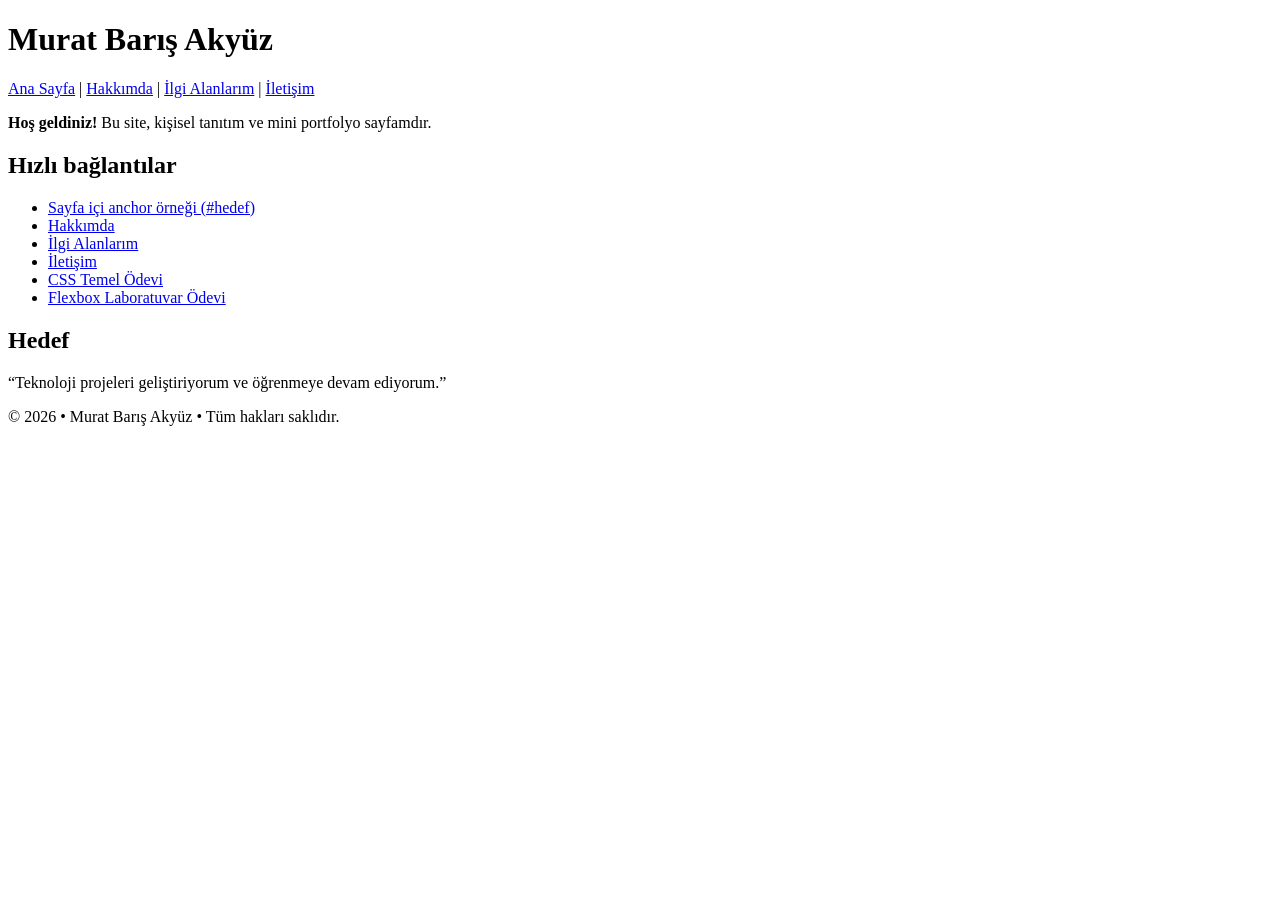
==== index.html @ 6ba6fa18 "Update index.html to include Flexbox assignment link Added a link to the Flexbox Laboratuvar Ödevi i" ====
<!doctype html>
<html lang="tr">

<head>
    <meta charset="utf-8" />
    <meta name="viewport" content="width=device-width, initial-scale=1" />
    <title>Ana Sayfa </title>
</head>

<body>

    <header>
        <h1>Murat Barış Akyüz</h1>
    </header>

    <nav>
        <a href="index.html">Ana Sayfa</a> |
        <a href="about.html">Hakkımda</a> |
        <a href="interests.html">İlgi Alanlarım</a> |
        <a href="contact.html">İletişim</a>
    </nav>

    <main>
        <p><strong>Hoş geldiniz!</strong> Bu site, kişisel tanıtım ve mini portfolyo sayfamdır.</p>

        <h2>Hızlı bağlantılar</h2>
        <ul>
            <li><a href="#hedef">Sayfa içi anchor örneği (#hedef)</a></li>
            <li><a href="about.html">Hakkımda</a></li>
            <li><a href="interests.html">İlgi Alanlarım</a></li>
            <li><a href="contact.html">İletişim</a></li>
            <li><a href="css-temel-odevi.html">CSS Temel Ödevi</a></li>
            <li><a href="flexbox.html">Flexbox Laboratuvar Ödevi</a></li>
        </ul>

        <h2 id="hedef">Hedef</h2>
        <p>“Teknoloji projeleri geliştiriyorum ve öğrenmeye devam ediyorum.”</p>
    </main>

    <footer>
        <p>© 2026 • Murat Barış Akyüz • Tüm hakları saklıdır.</p>
    </footer>

</body>


</html>
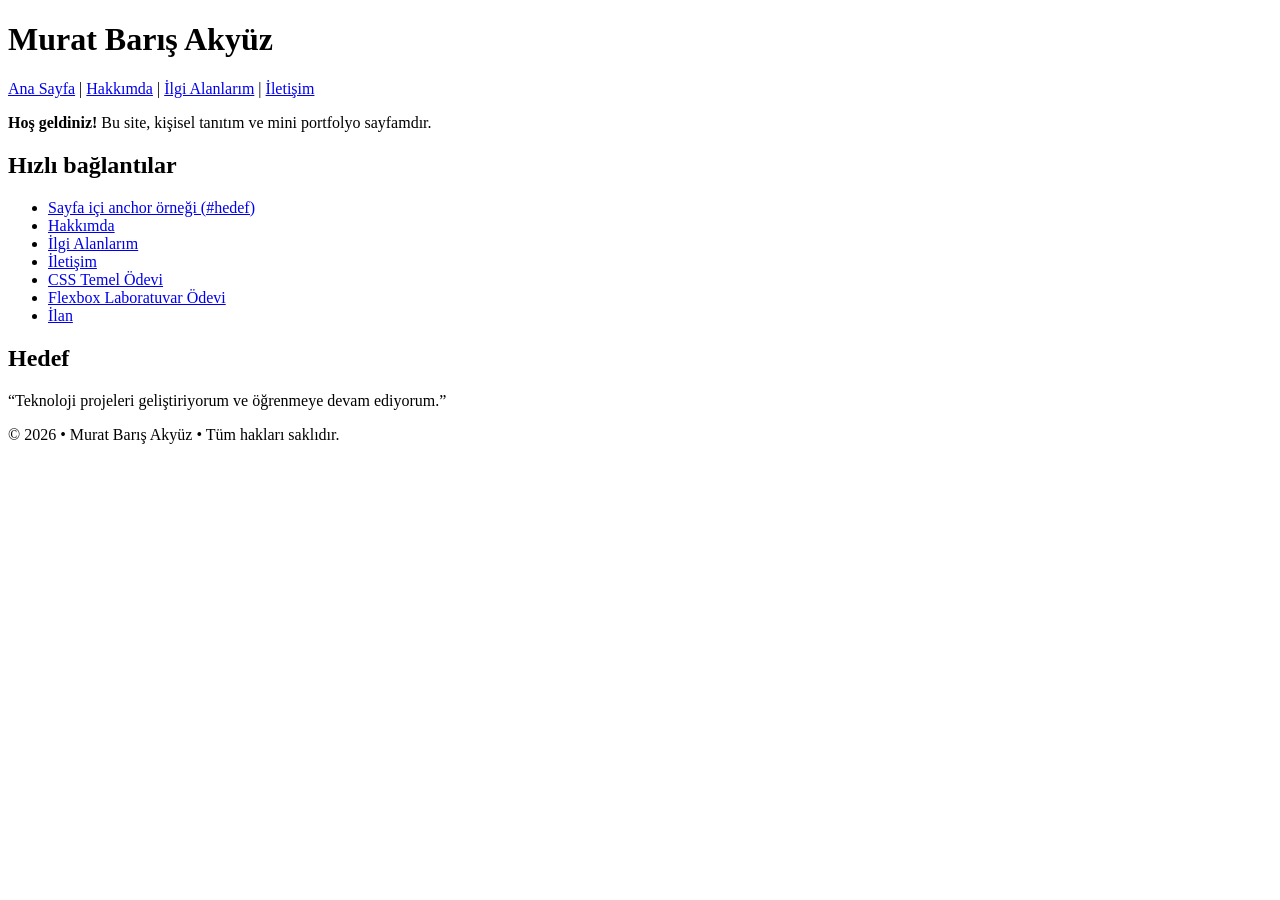
==== commit c160e5d0: "Add 'İlan' link to navigation menu Added a new link to 'İlan' in the navigation menu." ====
--- a/index.html
+++ b/index.html
@@ -31,6 +31,7 @@
             <li><a href="contact.html">İletişim</a></li>
             <li><a href="css-temel-odevi.html">CSS Temel Ödevi</a></li>
             <li><a href="flexbox.html">Flexbox Laboratuvar Ödevi</a></li>
+            <li><a href="lab-position">İlan</a></li>
         </ul>
 
         <h2 id="hedef">Hedef</h2>
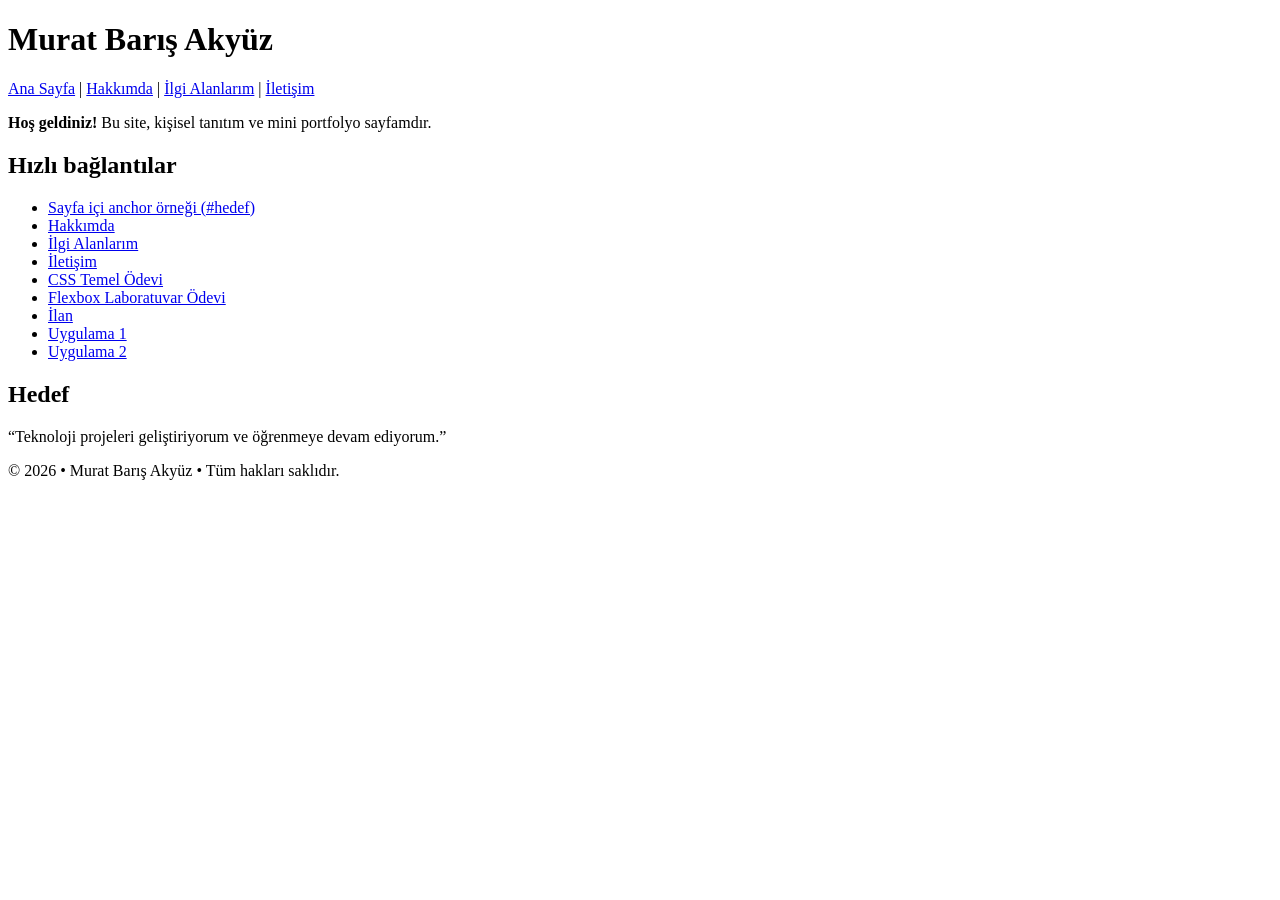
==== commit bee52335: "Update index.html with additional application links Added new links to applications in the navigatio" ====
--- a/index.html
+++ b/index.html
@@ -32,6 +32,9 @@
             <li><a href="css-temel-odevi.html">CSS Temel Ödevi</a></li>
             <li><a href="flexbox.html">Flexbox Laboratuvar Ödevi</a></li>
             <li><a href="lab-position">İlan</a></li>
+            <li><a href="not-hesaplama.html">Uygulama 1</a></li>
+            <li><a href="birim-donusturme.html">Uygulama 2</a></li>
+
         </ul>
 
         <h2 id="hedef">Hedef</h2>
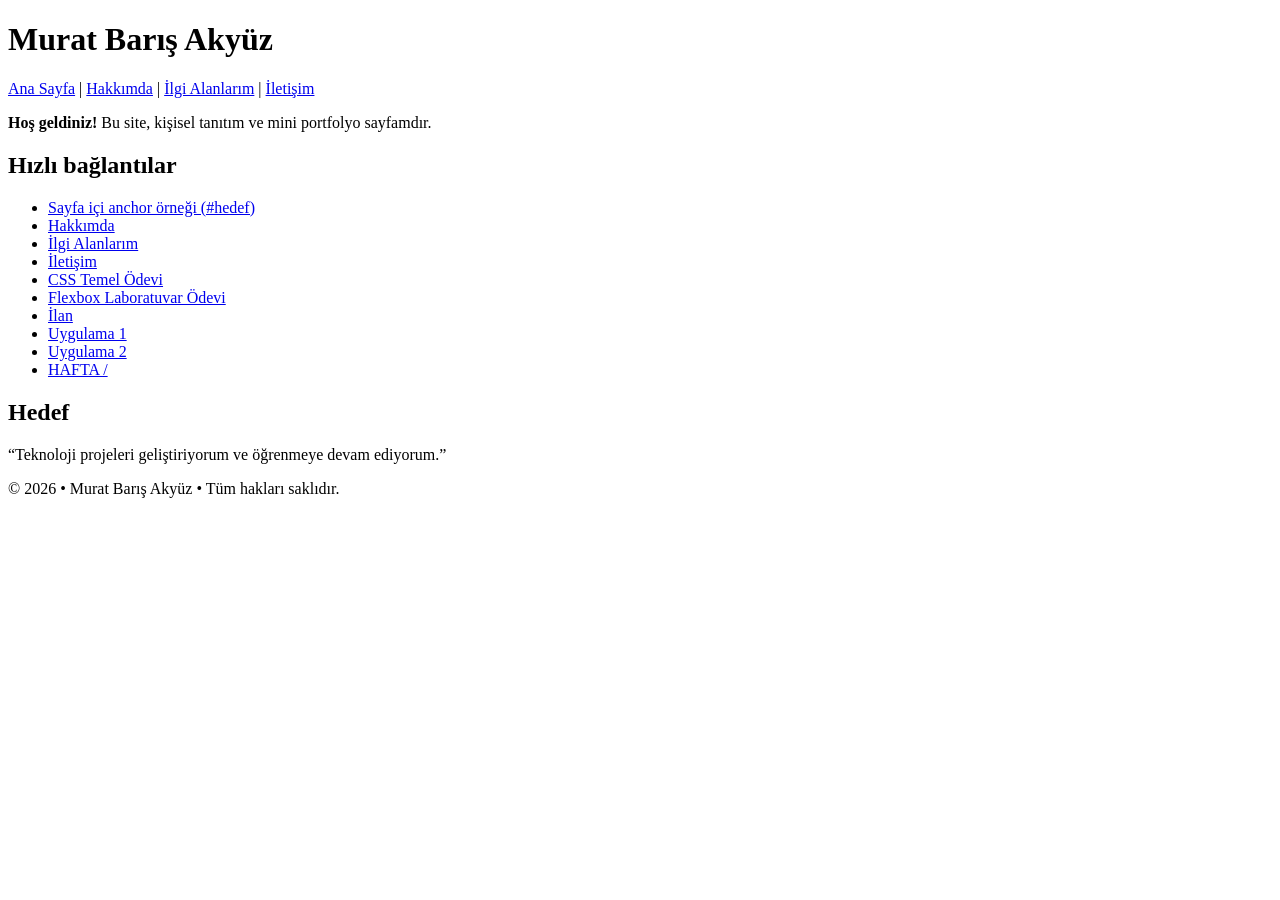
==== commit b8728f02: "Add link to HAFTA page in navigation" ====
--- a/index.html
+++ b/index.html
@@ -31,9 +31,10 @@
             <li><a href="contact.html">İletişim</a></li>
             <li><a href="css-temel-odevi.html">CSS Temel Ödevi</a></li>
             <li><a href="flexbox.html">Flexbox Laboratuvar Ödevi</a></li>
-            <li><a href="lab-position">İlan</a></li>
+            <li><a href="lab-position.html">İlan</a></li>
             <li><a href="not-hesaplama.html">Uygulama 1</a></li>
-            <li><a href="birim-donusturme.html">Uygulama 2</a></li>
+            <li><a href="birim-donusturucu.html">Uygulama 2</a></li>
+            <li><a href="hafta7.html">HAFTA /</a></li>
 
         </ul>
 
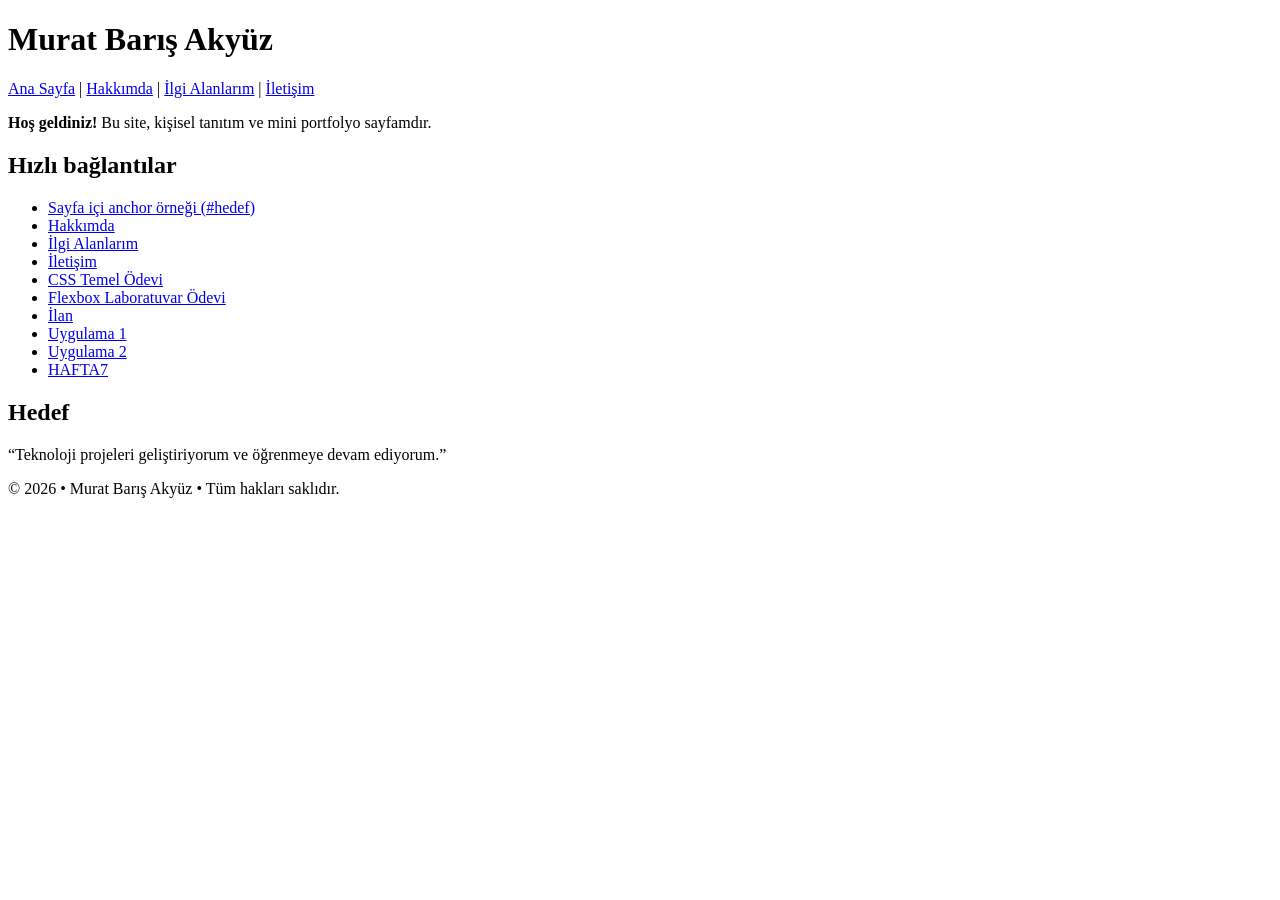
==== commit 07c42c24: "Fix HTML structure and update content" ====
--- a/index.html
+++ b/index.html
@@ -34,7 +34,7 @@
             <li><a href="lab-position.html">İlan</a></li>
             <li><a href="not-hesaplama.html">Uygulama 1</a></li>
             <li><a href="birim-donusturucu.html">Uygulama 2</a></li>
-            <li><a href="hafta7.html">HAFTA /</a></li>
+            <li><a href="hafta7.html">HAFTA7</a></li>
 
         </ul>
 
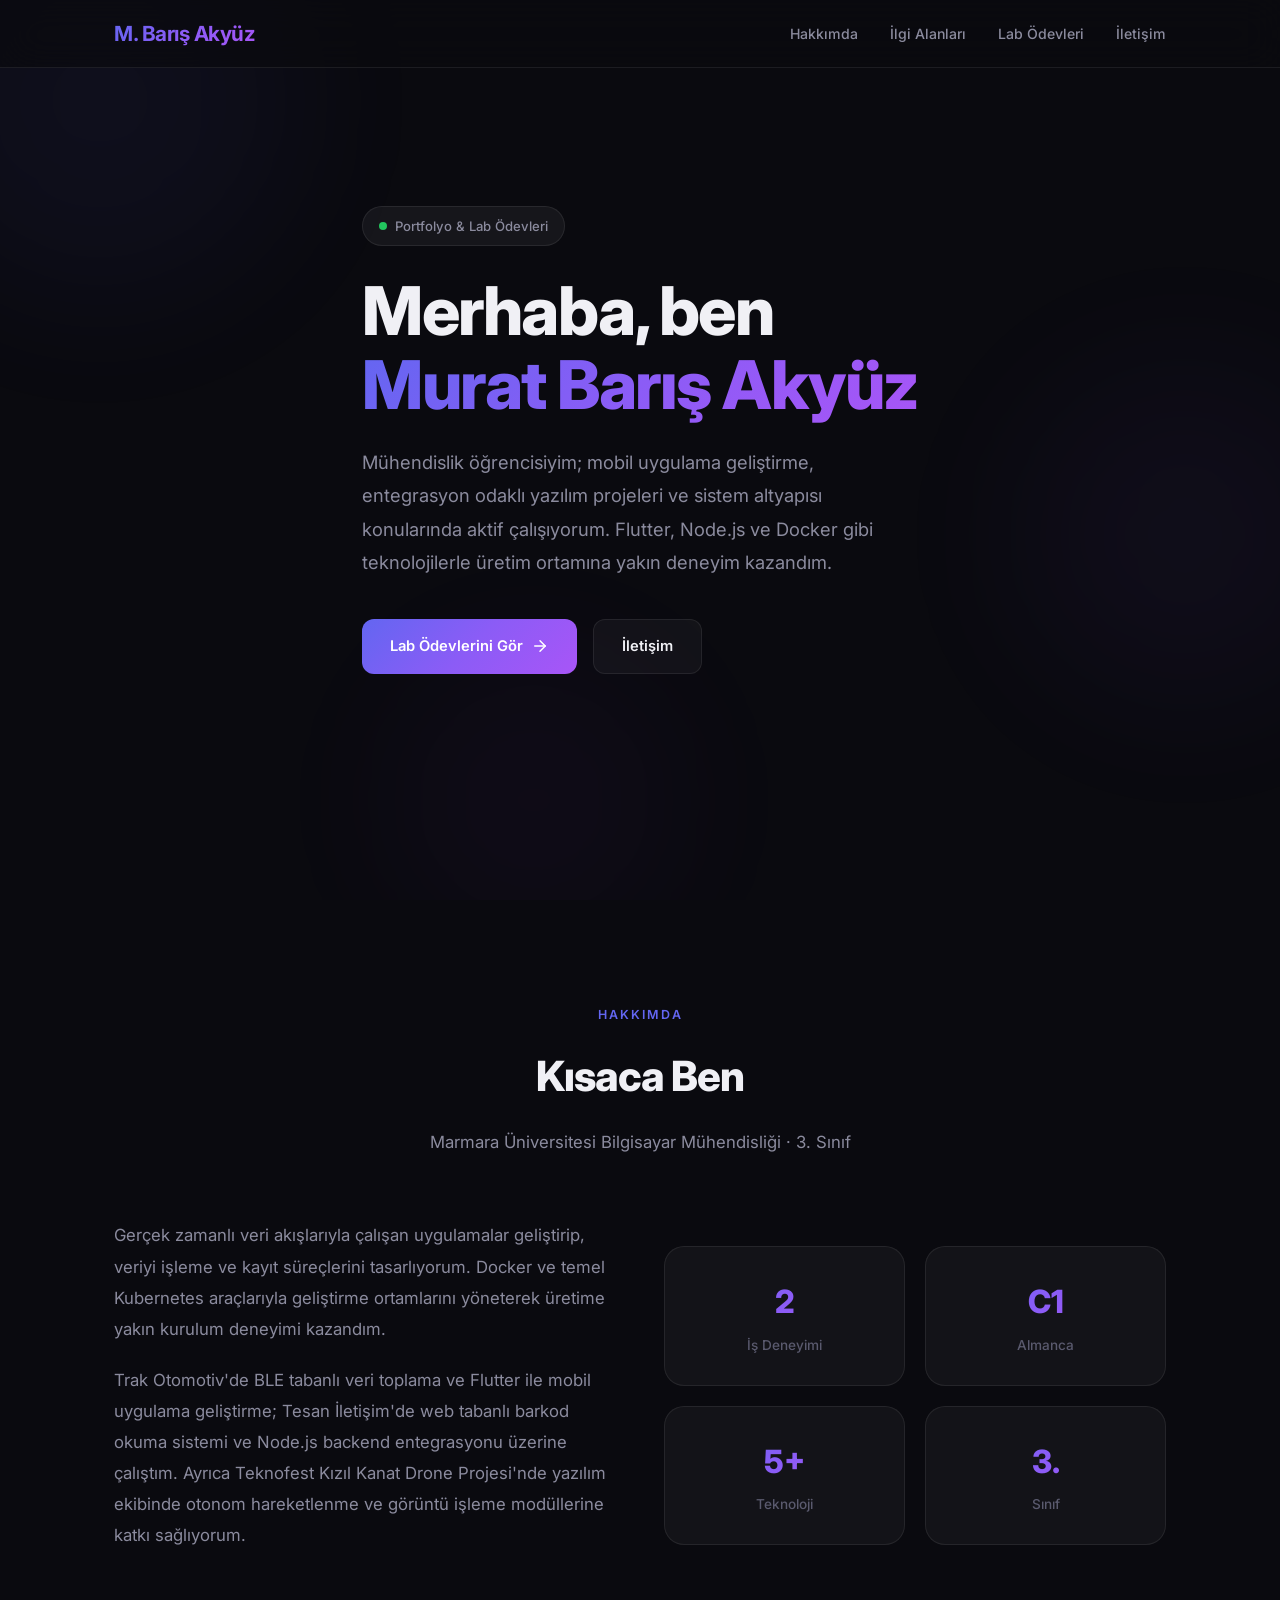
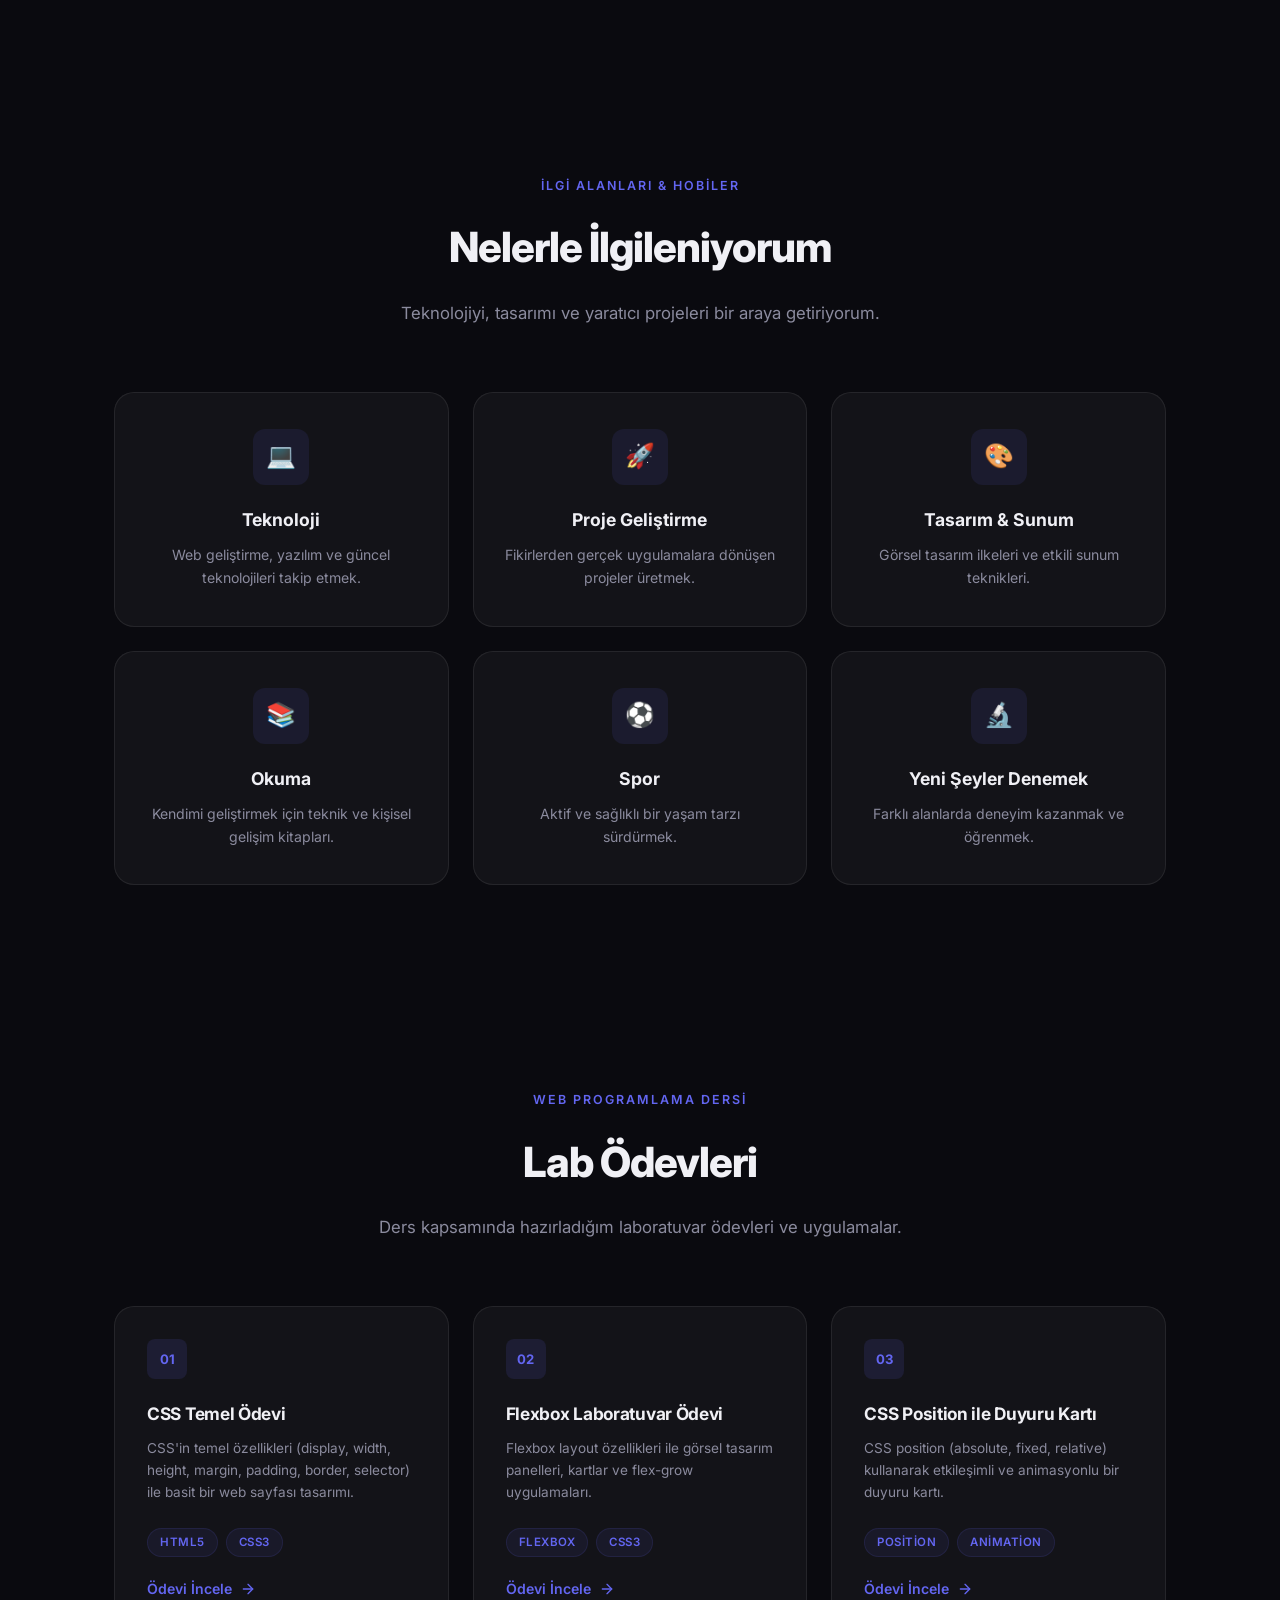
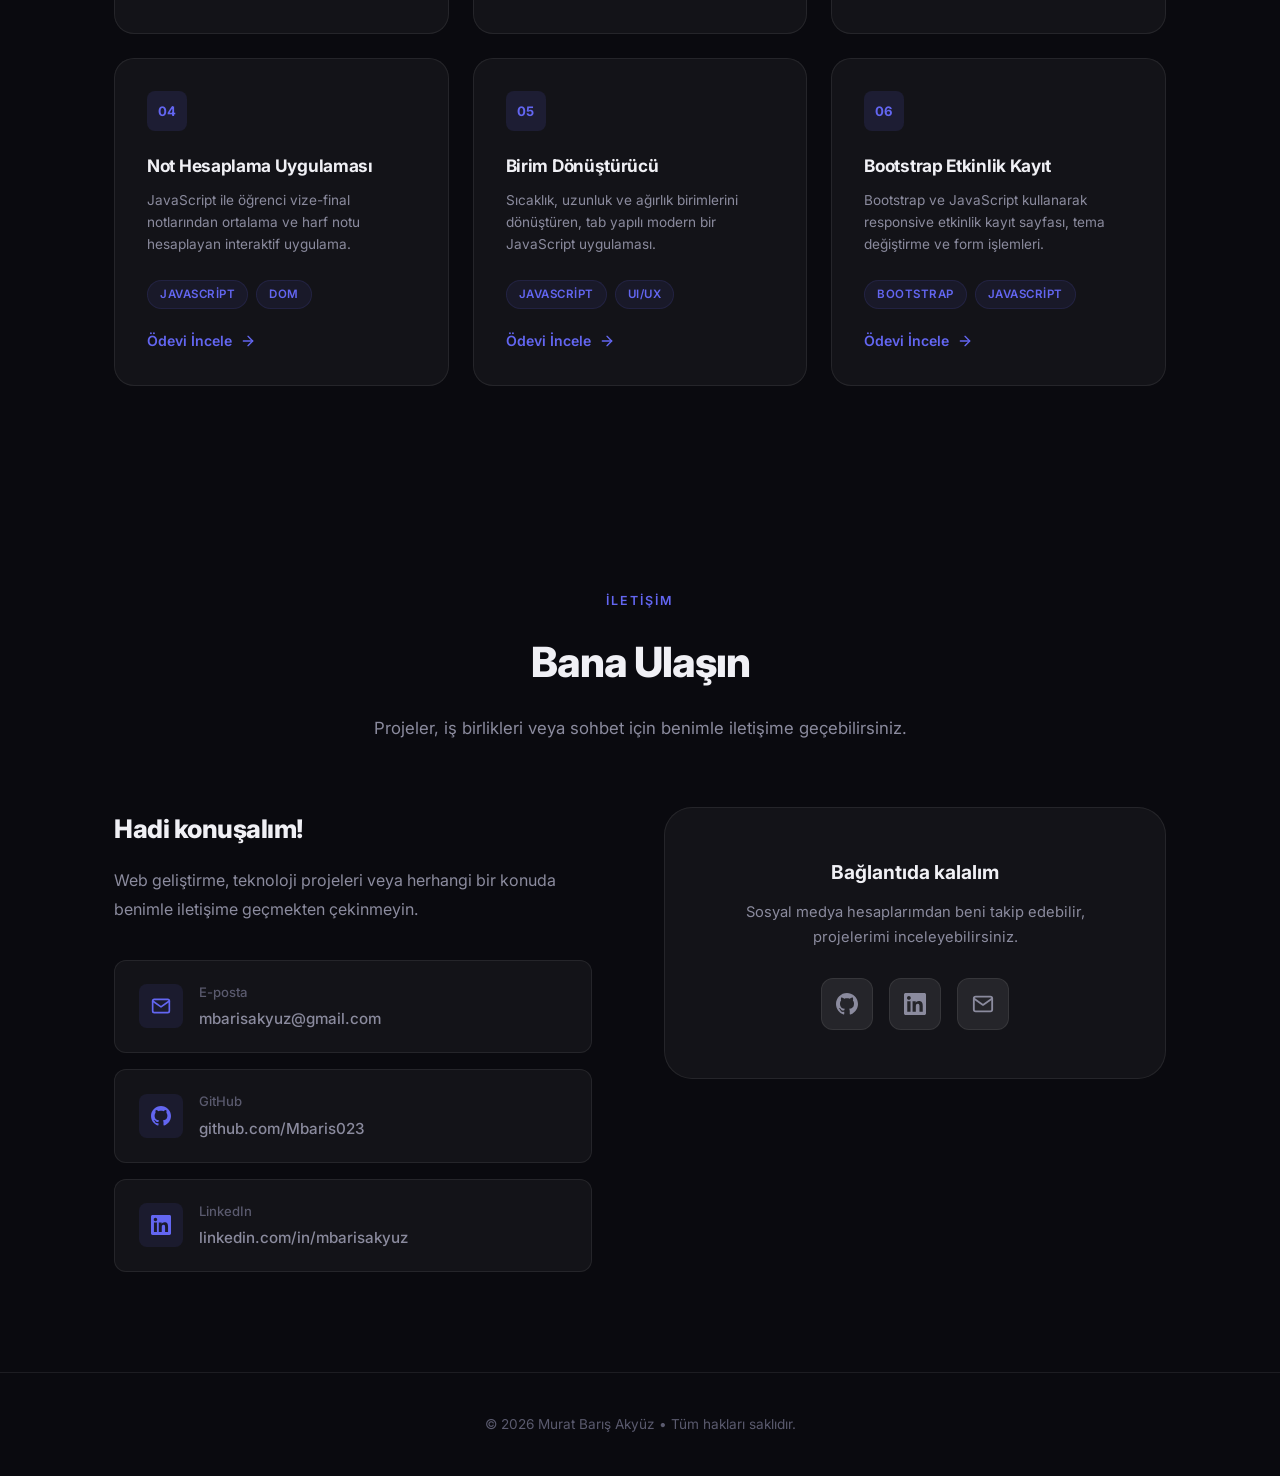
==== commit 0cb84e0e: "anasayfa son hal" ====
--- a/index.html
+++ b/index.html
@@ -1,52 +1,392 @@
-<!doctype html>
-<html lang="tr">
-
-<head>
-    <meta charset="utf-8" />
-    <meta name="viewport" content="width=device-width, initial-scale=1" />
-    <title>Ana Sayfa </title>
-</head>
-
-<body>
-
-    <header>
-        <h1>Murat Barış Akyüz</h1>
-    </header>
-
-    <nav>
-        <a href="index.html">Ana Sayfa</a> |
-        <a href="about.html">Hakkımda</a> |
-        <a href="interests.html">İlgi Alanlarım</a> |
-        <a href="contact.html">İletişim</a>
-    </nav>
-
-    <main>
-        <p><strong>Hoş geldiniz!</strong> Bu site, kişisel tanıtım ve mini portfolyo sayfamdır.</p>
-
-        <h2>Hızlı bağlantılar</h2>
-        <ul>
-            <li><a href="#hedef">Sayfa içi anchor örneği (#hedef)</a></li>
-            <li><a href="about.html">Hakkımda</a></li>
-            <li><a href="interests.html">İlgi Alanlarım</a></li>
-            <li><a href="contact.html">İletişim</a></li>
-            <li><a href="css-temel-odevi.html">CSS Temel Ödevi</a></li>
-            <li><a href="flexbox.html">Flexbox Laboratuvar Ödevi</a></li>
-            <li><a href="lab-position.html">İlan</a></li>
-            <li><a href="not-hesaplama.html">Uygulama 1</a></li>
-            <li><a href="birim-donusturucu.html">Uygulama 2</a></li>
-            <li><a href="hafta7.html">HAFTA7</a></li>
-
-        </ul>
-
-        <h2 id="hedef">Hedef</h2>
-        <p>“Teknoloji projeleri geliştiriyorum ve öğrenmeye devam ediyorum.”</p>
-    </main>
-
-    <footer>
-        <p>© 2026 • Murat Barış Akyüz • Tüm hakları saklıdır.</p>
-    </footer>
-
-</body>
-
-
-</html>
+<!DOCTYPE html>
+<html lang="tr">
+
+<head>
+    <meta charset="UTF-8">
+    <meta name="viewport" content="width=device-width, initial-scale=1.0">
+    <title>Murat Barış Akyüz | Portfolyo</title>
+    <meta name="description" content="Murat Barış Akyüz - Web Geliştirici, Bilgisayar Mühendisliği Öğrencisi. Kişisel portfolyo ve lab ödevleri.">
+    <link href="https://fonts.googleapis.com/css2?family=Inter:wght@400;500;600;700;800&display=swap" rel="stylesheet">
+    <link rel="stylesheet" href="style.css">
+</head>
+
+<body>
+
+    <!-- Animated Background Blobs -->
+    <div class="bg-blobs">
+        <div class="blob blob-1"></div>
+        <div class="blob blob-2"></div>
+        <div class="blob blob-3"></div>
+    </div>
+
+    <!-- Navbar -->
+    <nav class="navbar" id="navbar">
+        <div class="container">
+            <a href="#" class="navbar-logo">M. Barış Akyüz</a>
+            <div class="navbar-links" id="navLinks">
+                <a href="#hakkimda">Hakkımda</a>
+                <a href="#ilgi-alanlari">İlgi Alanları</a>
+                <a href="#lab-odevleri">Lab Ödevleri</a>
+                <a href="#iletisim">İletişim</a>
+            </div>
+            <button class="menu-toggle" id="menuToggle" aria-label="Menüyü aç/kapa">
+                <span></span>
+                <span></span>
+                <span></span>
+            </button>
+        </div>
+    </nav>
+
+    <!-- Hero Section -->
+    <section class="hero" id="hero">
+        <div class="container">
+            <div class="hero-content">
+                <div class="hero-badge">
+                    <span class="dot"></span>
+                    Portfolyo & Lab Ödevleri
+                </div>
+                <h1>
+                    Merhaba, ben<br>
+                    <span class="gradient-text">Murat Barış Akyüz</span>
+                </h1>
+                <p class="hero-description">
+                    Mühendislik öğrencisiyim; mobil uygulama geliştirme, entegrasyon odaklı yazılım projeleri ve sistem altyapısı konularında aktif çalışıyorum. Flutter, Node.js ve Docker gibi teknolojilerle üretim ortamına yakın deneyim kazandım.
+                </p>
+                <div class="hero-actions">
+                    <a href="#lab-odevleri" class="btn-primary-custom">
+                        Lab Ödevlerini Gör
+                        <svg width="18" height="18" viewBox="0 0 24 24" fill="none" stroke="currentColor" stroke-width="2" stroke-linecap="round" stroke-linejoin="round"><line x1="5" y1="12" x2="19" y2="12"></line><polyline points="12 5 19 12 12 19"></polyline></svg>
+                    </a>
+                    <a href="#iletisim" class="btn-secondary-custom">
+                        İletişim
+                    </a>
+                </div>
+            </div>
+        </div>
+    </section>
+
+    <!-- Hakkımda Section -->
+    <section id="hakkimda">
+        <div class="container">
+            <div class="section-header fade-in">
+                <span class="section-label">Hakkımda</span>
+                <h2 class="section-title">Kısaca Ben</h2>
+                <p class="section-subtitle">Marmara Üniversitesi Bilgisayar Mühendisliği · 3. Sınıf</p>
+            </div>
+            <div class="about-grid fade-in">
+                <div class="about-text">
+                    <p>
+                        Gerçek zamanlı veri akışlarıyla çalışan uygulamalar geliştirip, veriyi işleme ve kayıt süreçlerini tasarlıyorum. Docker ve temel Kubernetes araçlarıyla geliştirme ortamlarını yöneterek üretime yakın kurulum deneyimi kazandım.
+                    </p>
+                    <p>
+                        Trak Otomotiv'de BLE tabanlı veri toplama ve Flutter ile mobil uygulama geliştirme; Tesan İletişim'de web tabanlı barkod okuma sistemi ve Node.js backend entegrasyonu üzerine çalıştım. Ayrıca Teknofest Kızıl Kanat Drone Projesi'nde yazılım ekibinde otonom hareketlenme ve görüntü işleme modüllerine katkı sağlıyorum.
+                    </p>
+                </div>
+                <div class="about-stats">
+                    <div class="stat-card">
+                        <div class="stat-number">2</div>
+                        <div class="stat-label">İş Deneyimi</div>
+                    </div>
+                    <div class="stat-card">
+                        <div class="stat-number">C1</div>
+                        <div class="stat-label">Almanca</div>
+                    </div>
+                    <div class="stat-card">
+                        <div class="stat-number">5+</div>
+                        <div class="stat-label">Teknoloji</div>
+                    </div>
+                    <div class="stat-card">
+                        <div class="stat-number">3.</div>
+                        <div class="stat-label">Sınıf</div>
+                    </div>
+                </div>
+            </div>
+        </div>
+    </section>
+
+    <!-- İlgi Alanları Section -->
+    <section id="ilgi-alanlari">
+        <div class="container">
+            <div class="section-header fade-in">
+                <span class="section-label">İlgi Alanları & Hobiler</span>
+                <h2 class="section-title">Nelerle İlgileniyorum</h2>
+                <p class="section-subtitle">Teknolojiyi, tasarımı ve yaratıcı projeleri bir araya getiriyorum.</p>
+            </div>
+            <div class="skills-grid fade-in">
+                <div class="skill-card">
+                    <div class="skill-icon">💻</div>
+                    <h3>Teknoloji</h3>
+                    <p>Web geliştirme, yazılım ve güncel teknolojileri takip etmek.</p>
+                </div>
+                <div class="skill-card">
+                    <div class="skill-icon">🚀</div>
+                    <h3>Proje Geliştirme</h3>
+                    <p>Fikirlerden gerçek uygulamalara dönüşen projeler üretmek.</p>
+                </div>
+                <div class="skill-card">
+                    <div class="skill-icon">🎨</div>
+                    <h3>Tasarım & Sunum</h3>
+                    <p>Görsel tasarım ilkeleri ve etkili sunum teknikleri.</p>
+                </div>
+                <div class="skill-card">
+                    <div class="skill-icon">📚</div>
+                    <h3>Okuma</h3>
+                    <p>Kendimi geliştirmek için teknik ve kişisel gelişim kitapları.</p>
+                </div>
+                <div class="skill-card">
+                    <div class="skill-icon">⚽</div>
+                    <h3>Spor</h3>
+                    <p>Aktif ve sağlıklı bir yaşam tarzı sürdürmek.</p>
+                </div>
+                <div class="skill-card">
+                    <div class="skill-icon">🔬</div>
+                    <h3>Yeni Şeyler Denemek</h3>
+                    <p>Farklı alanlarda deneyim kazanmak ve öğrenmek.</p>
+                </div>
+            </div>
+        </div>
+    </section>
+
+    <!-- Lab Ödevleri Section -->
+    <section id="lab-odevleri">
+        <div class="container">
+            <div class="section-header fade-in">
+                <span class="section-label">Web Programlama Dersi</span>
+                <h2 class="section-title">Lab Ödevleri</h2>
+                <p class="section-subtitle">Ders kapsamında hazırladığım laboratuvar ödevleri ve uygulamalar.</p>
+            </div>
+            <div class="labs-grid fade-in">
+
+                <!-- Lab 1: CSS Temel Ödevi -->
+                <div class="lab-card">
+                    <div class="lab-number">01</div>
+                    <h3>CSS Temel Ödevi</h3>
+                    <p>CSS'in temel özellikleri (display, width, height, margin, padding, border, selector) ile basit bir web sayfası tasarımı.</p>
+                    <div class="lab-tags">
+                        <span class="lab-tag">HTML5</span>
+                        <span class="lab-tag">CSS3</span>
+                    </div>
+                    <a href="css-temel-odevi.html" class="lab-link">
+                        Ödevi İncele
+                        <svg width="16" height="16" viewBox="0 0 24 24" fill="none" stroke="currentColor" stroke-width="2" stroke-linecap="round" stroke-linejoin="round"><line x1="5" y1="12" x2="19" y2="12"></line><polyline points="12 5 19 12 12 19"></polyline></svg>
+                    </a>
+                </div>
+
+                <!-- Lab 2: Flexbox -->
+                <div class="lab-card">
+                    <div class="lab-number">02</div>
+                    <h3>Flexbox Laboratuvar Ödevi</h3>
+                    <p>Flexbox layout özellikleri ile görsel tasarım panelleri, kartlar ve flex-grow uygulamaları.</p>
+                    <div class="lab-tags">
+                        <span class="lab-tag">Flexbox</span>
+                        <span class="lab-tag">CSS3</span>
+                    </div>
+                    <a href="flexbox.html" class="lab-link">
+                        Ödevi İncele
+                        <svg width="16" height="16" viewBox="0 0 24 24" fill="none" stroke="currentColor" stroke-width="2" stroke-linecap="round" stroke-linejoin="round"><line x1="5" y1="12" x2="19" y2="12"></line><polyline points="12 5 19 12 12 19"></polyline></svg>
+                    </a>
+                </div>
+
+                <!-- Lab 3: CSS Position -->
+                <div class="lab-card">
+                    <div class="lab-number">03</div>
+                    <h3>CSS Position ile Duyuru Kartı</h3>
+                    <p>CSS position (absolute, fixed, relative) kullanarak etkileşimli ve animasyonlu bir duyuru kartı.</p>
+                    <div class="lab-tags">
+                        <span class="lab-tag">Position</span>
+                        <span class="lab-tag">Animation</span>
+                    </div>
+                    <a href="lab-position.html" class="lab-link">
+                        Ödevi İncele
+                        <svg width="16" height="16" viewBox="0 0 24 24" fill="none" stroke="currentColor" stroke-width="2" stroke-linecap="round" stroke-linejoin="round"><line x1="5" y1="12" x2="19" y2="12"></line><polyline points="12 5 19 12 12 19"></polyline></svg>
+                    </a>
+                </div>
+
+                <!-- Lab 4: Not Hesaplama -->
+                <div class="lab-card">
+                    <div class="lab-number">04</div>
+                    <h3>Not Hesaplama Uygulaması</h3>
+                    <p>JavaScript ile öğrenci vize-final notlarından ortalama ve harf notu hesaplayan interaktif uygulama.</p>
+                    <div class="lab-tags">
+                        <span class="lab-tag">JavaScript</span>
+                        <span class="lab-tag">DOM</span>
+                    </div>
+                    <a href="not-hesaplama.html" class="lab-link">
+                        Ödevi İncele
+                        <svg width="16" height="16" viewBox="0 0 24 24" fill="none" stroke="currentColor" stroke-width="2" stroke-linecap="round" stroke-linejoin="round"><line x1="5" y1="12" x2="19" y2="12"></line><polyline points="12 5 19 12 12 19"></polyline></svg>
+                    </a>
+                </div>
+
+                <!-- Lab 5: Birim Dönüştürücü -->
+                <div class="lab-card">
+                    <div class="lab-number">05</div>
+                    <h3>Birim Dönüştürücü</h3>
+                    <p>Sıcaklık, uzunluk ve ağırlık birimlerini dönüştüren, tab yapılı modern bir JavaScript uygulaması.</p>
+                    <div class="lab-tags">
+                        <span class="lab-tag">JavaScript</span>
+                        <span class="lab-tag">UI/UX</span>
+                    </div>
+                    <a href="birim-donusturucu.html" class="lab-link">
+                        Ödevi İncele
+                        <svg width="16" height="16" viewBox="0 0 24 24" fill="none" stroke="currentColor" stroke-width="2" stroke-linecap="round" stroke-linejoin="round"><line x1="5" y1="12" x2="19" y2="12"></line><polyline points="12 5 19 12 12 19"></polyline></svg>
+                    </a>
+                </div>
+
+                <!-- Lab 6: Hafta 7 - Bootstrap -->
+                <div class="lab-card">
+                    <div class="lab-number">06</div>
+                    <h3>Bootstrap Etkinlik Kayıt</h3>
+                    <p>Bootstrap ve JavaScript kullanarak responsive etkinlik kayıt sayfası, tema değiştirme ve form işlemleri.</p>
+                    <div class="lab-tags">
+                        <span class="lab-tag">Bootstrap</span>
+                        <span class="lab-tag">JavaScript</span>
+                    </div>
+                    <a href="hafta7.html" class="lab-link">
+                        Ödevi İncele
+                        <svg width="16" height="16" viewBox="0 0 24 24" fill="none" stroke="currentColor" stroke-width="2" stroke-linecap="round" stroke-linejoin="round"><line x1="5" y1="12" x2="19" y2="12"></line><polyline points="12 5 19 12 12 19"></polyline></svg>
+                    </a>
+                </div>
+
+            </div>
+        </div>
+    </section>
+
+    <!-- İletişim Section -->
+    <section id="iletisim">
+        <div class="container">
+            <div class="section-header fade-in">
+                <span class="section-label">İletişim</span>
+                <h2 class="section-title">Bana Ulaşın</h2>
+                <p class="section-subtitle">Projeler, iş birlikleri veya sohbet için benimle iletişime geçebilirsiniz.</p>
+            </div>
+            <div class="contact-grid fade-in">
+                <div class="contact-info">
+                    <h3>Hadi konuşalım!</h3>
+                    <p>Web geliştirme, teknoloji projeleri veya herhangi bir konuda benimle iletişime geçmekten çekinmeyin.</p>
+                    <div class="contact-links">
+                        <a href="mailto:mbarisakyuz@gmail.com" class="contact-link-item">
+                            <div class="contact-icon">
+                                <svg viewBox="0 0 24 24" fill="none" stroke="currentColor" stroke-width="2" stroke-linecap="round" stroke-linejoin="round"><path d="M4 4h16c1.1 0 2 .9 2 2v12c0 1.1-.9 2-2 2H4c-1.1 0-2-.9-2-2V6c0-1.1.9-2 2-2z"></path><polyline points="22,6 12,13 2,6"></polyline></svg>
+                            </div>
+                            <div>
+                                <strong>E-posta</strong>
+                                <span>mbarisakyuz@gmail.com</span>
+                            </div>
+                        </a>
+                        <a href="https://github.com/Mbaris023" target="_blank" rel="noopener" class="contact-link-item">
+                            <div class="contact-icon">
+                                <svg viewBox="0 0 24 24" fill="currentColor"><path d="M12 0c-6.626 0-12 5.373-12 12 0 5.302 3.438 9.8 8.207 11.387.599.111.793-.261.793-.577v-2.234c-3.338.726-4.033-1.416-4.033-1.416-.546-1.387-1.333-1.756-1.333-1.756-1.089-.745.083-.729.083-.729 1.205.084 1.839 1.237 1.839 1.237 1.07 1.834 2.807 1.304 3.492.997.107-.775.418-1.305.762-1.604-2.665-.305-5.467-1.334-5.467-5.931 0-1.311.469-2.381 1.236-3.221-.124-.303-.535-1.524.117-3.176 0 0 1.008-.322 3.301 1.23.957-.266 1.983-.399 3.003-.404 1.02.005 2.047.138 3.006.404 2.291-1.552 3.297-1.23 3.297-1.23.653 1.653.242 2.874.118 3.176.77.84 1.235 1.911 1.235 3.221 0 4.609-2.807 5.624-5.479 5.921.43.372.823 1.102.823 2.222v3.293c0 .319.192.694.801.576 4.765-1.589 8.199-6.086 8.199-11.386 0-6.627-5.373-12-12-12z"/></svg>
+                            </div>
+                            <div>
+                                <strong>GitHub</strong>
+                                <span>github.com/Mbaris023</span>
+                            </div>
+                        </a>
+                        <a href="https://www.linkedin.com/in/mbarisakyuz" target="_blank" rel="noopener" class="contact-link-item">
+                            <div class="contact-icon">
+                                <svg viewBox="0 0 24 24" fill="currentColor"><path d="M20.447 20.452h-3.554v-5.569c0-1.328-.027-3.037-1.852-3.037-1.853 0-2.136 1.445-2.136 2.939v5.667H9.351V9h3.414v1.561h.046c.477-.9 1.637-1.85 3.37-1.85 3.601 0 4.267 2.37 4.267 5.455v6.286zM5.337 7.433c-1.144 0-2.063-.926-2.063-2.065 0-1.138.92-2.063 2.063-2.063 1.14 0 2.064.925 2.064 2.063 0 1.139-.925 2.065-2.064 2.065zm1.782 13.019H3.555V9h3.564v11.452zM22.225 0H1.771C.792 0 0 .774 0 1.729v20.542C0 23.227.792 24 1.771 24h20.451C23.2 24 24 23.227 24 22.271V1.729C24 .774 23.2 0 22.222 0h.003z"/></svg>
+                            </div>
+                            <div>
+                                <strong>LinkedIn</strong>
+                                <span>linkedin.com/in/mbarisakyuz</span>
+                            </div>
+                        </a>
+                    </div>
+                </div>
+                <div class="contact-card">
+                    <h4>Bağlantıda kalalım</h4>
+                    <p>Sosyal medya hesaplarımdan beni takip edebilir, projelerimi inceleyebilirsiniz.</p>
+                    <div class="social-links">
+                        <a href="https://github.com/Mbaris023" target="_blank" rel="noopener" class="social-link" title="GitHub">
+                            <svg viewBox="0 0 24 24" fill="currentColor"><path d="M12 0c-6.626 0-12 5.373-12 12 0 5.302 3.438 9.8 8.207 11.387.599.111.793-.261.793-.577v-2.234c-3.338.726-4.033-1.416-4.033-1.416-.546-1.387-1.333-1.756-1.333-1.756-1.089-.745.083-.729.083-.729 1.205.084 1.839 1.237 1.839 1.237 1.07 1.834 2.807 1.304 3.492.997.107-.775.418-1.305.762-1.604-2.665-.305-5.467-1.334-5.467-5.931 0-1.311.469-2.381 1.236-3.221-.124-.303-.535-1.524.117-3.176 0 0 1.008-.322 3.301 1.23.957-.266 1.983-.399 3.003-.404 1.02.005 2.047.138 3.006.404 2.291-1.552 3.297-1.23 3.297-1.23.653 1.653.242 2.874.118 3.176.77.84 1.235 1.911 1.235 3.221 0 4.609-2.807 5.624-5.479 5.921.43.372.823 1.102.823 2.222v3.293c0 .319.192.694.801.576 4.765-1.589 8.199-6.086 8.199-11.386 0-6.627-5.373-12-12-12z"/></svg>
+                        </a>
+                        <a href="https://www.linkedin.com/in/mbarisakyuz" target="_blank" rel="noopener" class="social-link" title="LinkedIn">
+                            <svg viewBox="0 0 24 24" fill="currentColor"><path d="M20.447 20.452h-3.554v-5.569c0-1.328-.027-3.037-1.852-3.037-1.853 0-2.136 1.445-2.136 2.939v5.667H9.351V9h3.414v1.561h.046c.477-.9 1.637-1.85 3.37-1.85 3.601 0 4.267 2.37 4.267 5.455v6.286zM5.337 7.433c-1.144 0-2.063-.926-2.063-2.065 0-1.138.92-2.063 2.063-2.063 1.14 0 2.064.925 2.064 2.063 0 1.139-.925 2.065-2.064 2.065zm1.782 13.019H3.555V9h3.564v11.452zM22.225 0H1.771C.792 0 0 .774 0 1.729v20.542C0 23.227.792 24 1.771 24h20.451C23.2 24 24 23.227 24 22.271V1.729C24 .774 23.2 0 22.222 0h.003z"/></svg>
+                        </a>
+                        <a href="mailto:mbarisakyuz@gmail.com" class="social-link" title="E-posta">
+                            <svg viewBox="0 0 24 24" fill="none" stroke="currentColor" stroke-width="2" stroke-linecap="round" stroke-linejoin="round"><path d="M4 4h16c1.1 0 2 .9 2 2v12c0 1.1-.9 2-2 2H4c-1.1 0-2-.9-2-2V6c0-1.1.9-2 2-2z"></path><polyline points="22,6 12,13 2,6"></polyline></svg>
+                        </a>
+                    </div>
+                </div>
+            </div>
+        </div>
+    </section>
+
+    <!-- Footer -->
+    <footer class="footer">
+        <div class="container">
+            <p>© 2026 Murat Barış Akyüz • Tüm hakları saklıdır.</p>
+        </div>
+    </footer>
+
+    <!-- Script -->
+    <script>
+        // Mobile menu toggle
+        const menuToggle = document.getElementById('menuToggle');
+        const navLinks = document.getElementById('navLinks');
+
+        menuToggle.addEventListener('click', () => {
+            navLinks.classList.toggle('active');
+        });
+
+        // Close mobile menu on link click
+        navLinks.querySelectorAll('a').forEach(link => {
+            link.addEventListener('click', () => {
+                navLinks.classList.remove('active');
+            });
+        });
+
+        // Navbar scroll effect
+        let lastScroll = 0;
+        window.addEventListener('scroll', () => {
+            const navbar = document.getElementById('navbar');
+            const currentScroll = window.pageYOffset;
+
+            if (currentScroll > 50) {
+                navbar.style.padding = '10px 0';
+                navbar.style.background = 'rgba(10, 10, 15, 0.9)';
+            } else {
+                navbar.style.padding = '16px 0';
+                navbar.style.background = 'rgba(10, 10, 15, 0.7)';
+            }
+
+            lastScroll = currentScroll;
+        });
+
+        // Scroll reveal animation
+        const fadeElements = document.querySelectorAll('.fade-in');
+
+        const observerOptions = {
+            threshold: 0.1,
+            rootMargin: '0px 0px -50px 0px'
+        };
+
+        const observer = new IntersectionObserver((entries) => {
+            entries.forEach(entry => {
+                if (entry.isIntersecting) {
+                    entry.target.classList.add('visible');
+                    observer.unobserve(entry.target);
+                }
+            });
+        }, observerOptions);
+
+        fadeElements.forEach(el => observer.observe(el));
+
+        // Smooth scroll for anchor links
+        document.querySelectorAll('a[href^="#"]').forEach(anchor => {
+            anchor.addEventListener('click', function (e) {
+                e.preventDefault();
+                const target = document.querySelector(this.getAttribute('href'));
+                if (target) {
+                    target.scrollIntoView({
+                        behavior: 'smooth',
+                        block: 'start'
+                    });
+                }
+            });
+        });
+    </script>
+
+</body>
+
+</html>
--- a/style.css
+++ b/style.css
@@ -0,0 +1,847 @@
+/* ===== RESET & BASE ===== */
+*,
+*::before,
+*::after {
+    margin: 0;
+    padding: 0;
+    box-sizing: border-box;
+}
+
+:root {
+    --bg-primary: #0a0a0f;
+    --bg-secondary: #12121a;
+    --bg-card: rgba(255, 255, 255, 0.04);
+    --bg-card-hover: rgba(255, 255, 255, 0.08);
+    --bg-glass: rgba(255, 255, 255, 0.05);
+    --border-glass: rgba(255, 255, 255, 0.08);
+    --text-primary: #f0f0f5;
+    --text-secondary: #8b8b9e;
+    --text-muted: #5a5a6e;
+    --accent-1: #6366f1;
+    --accent-2: #8b5cf6;
+    --accent-3: #a855f7;
+    --gradient-primary: linear-gradient(135deg, #6366f1, #8b5cf6, #a855f7);
+    --gradient-hero: linear-gradient(135deg, rgba(99, 102, 241, 0.15), rgba(139, 92, 246, 0.1), transparent);
+    --shadow-glow: 0 0 60px rgba(99, 102, 241, 0.08);
+    --radius-sm: 8px;
+    --radius-md: 12px;
+    --radius-lg: 20px;
+    --radius-xl: 28px;
+    --transition: all 0.3s cubic-bezier(0.4, 0, 0.2, 1);
+}
+
+html {
+    scroll-behavior: smooth;
+}
+
+body {
+    font-family: 'Inter', -apple-system, BlinkMacSystemFont, 'Segoe UI', sans-serif;
+    background-color: var(--bg-primary);
+    color: var(--text-primary);
+    line-height: 1.7;
+    overflow-x: hidden;
+    -webkit-font-smoothing: antialiased;
+}
+
+a {
+    text-decoration: none;
+    color: inherit;
+    transition: var(--transition);
+}
+
+ul, ol {
+    list-style: none;
+}
+
+img {
+    max-width: 100%;
+    height: auto;
+}
+
+/* ===== ANIMATED BACKGROUND BLOBS ===== */
+.bg-blobs {
+    position: fixed;
+    top: 0;
+    left: 0;
+    width: 100%;
+    height: 100%;
+    z-index: 0;
+    pointer-events: none;
+    overflow: hidden;
+}
+
+.blob {
+    position: absolute;
+    border-radius: 50%;
+    filter: blur(80px);
+    opacity: 0.4;
+    animation: blobFloat 20s ease-in-out infinite;
+}
+
+.blob-1 {
+    width: 400px;
+    height: 400px;
+    background: rgba(99, 102, 241, 0.15);
+    top: -100px;
+    left: -100px;
+    animation-delay: 0s;
+}
+
+.blob-2 {
+    width: 350px;
+    height: 350px;
+    background: rgba(139, 92, 246, 0.12);
+    top: 40%;
+    right: -80px;
+    animation-delay: -5s;
+    animation-duration: 25s;
+}
+
+.blob-3 {
+    width: 300px;
+    height: 300px;
+    background: rgba(168, 85, 247, 0.1);
+    bottom: -50px;
+    left: 30%;
+    animation-delay: -10s;
+    animation-duration: 22s;
+}
+
+@keyframes blobFloat {
+    0%, 100% { transform: translate(0, 0) scale(1); }
+    25% { transform: translate(40px, -30px) scale(1.05); }
+    50% { transform: translate(-20px, 20px) scale(0.95); }
+    75% { transform: translate(30px, 40px) scale(1.02); }
+}
+
+/* ===== LAYOUT ===== */
+.container {
+    max-width: 1100px;
+    margin: 0 auto;
+    padding: 0 24px;
+    position: relative;
+    z-index: 1;
+}
+
+section {
+    padding: 100px 0;
+}
+
+/* ===== NAVBAR ===== */
+.navbar {
+    position: fixed;
+    top: 0;
+    left: 0;
+    right: 0;
+    z-index: 100;
+    padding: 16px 0;
+    background: rgba(10, 10, 15, 0.7);
+    backdrop-filter: blur(20px);
+    -webkit-backdrop-filter: blur(20px);
+    border-bottom: 1px solid var(--border-glass);
+    transition: var(--transition);
+}
+
+.navbar .container {
+    display: flex;
+    justify-content: space-between;
+    align-items: center;
+}
+
+.navbar-logo {
+    font-size: 1.3rem;
+    font-weight: 700;
+    background: var(--gradient-primary);
+    -webkit-background-clip: text;
+    -webkit-text-fill-color: transparent;
+    background-clip: text;
+    letter-spacing: -0.5px;
+}
+
+.navbar-links {
+    display: flex;
+    gap: 32px;
+    align-items: center;
+}
+
+.navbar-links a {
+    font-size: 0.88rem;
+    font-weight: 500;
+    color: var(--text-secondary);
+    position: relative;
+    padding: 4px 0;
+}
+
+.navbar-links a:hover {
+    color: var(--text-primary);
+}
+
+.navbar-links a::after {
+    content: '';
+    position: absolute;
+    bottom: -2px;
+    left: 0;
+    width: 0;
+    height: 2px;
+    background: var(--gradient-primary);
+    border-radius: 2px;
+    transition: width 0.3s ease;
+}
+
+.navbar-links a:hover::after {
+    width: 100%;
+}
+
+/* Mobile Menu */
+.menu-toggle {
+    display: none;
+    flex-direction: column;
+    gap: 5px;
+    cursor: pointer;
+    padding: 4px;
+    background: none;
+    border: none;
+}
+
+.menu-toggle span {
+    width: 24px;
+    height: 2px;
+    background: var(--text-secondary);
+    border-radius: 2px;
+    transition: var(--transition);
+}
+
+/* ===== HERO SECTION ===== */
+.hero {
+    min-height: 100vh;
+    display: flex;
+    align-items: center;
+    padding-top: 80px;
+    position: relative;
+}
+
+.hero-content {
+    max-width: 680px;
+}
+
+.hero-badge {
+    display: inline-flex;
+    align-items: center;
+    gap: 8px;
+    padding: 8px 16px;
+    background: var(--bg-glass);
+    border: 1px solid var(--border-glass);
+    border-radius: 100px;
+    font-size: 0.82rem;
+    font-weight: 500;
+    color: var(--text-secondary);
+    margin-bottom: 28px;
+    animation: fadeInUp 0.6s ease forwards;
+}
+
+.hero-badge .dot {
+    width: 8px;
+    height: 8px;
+    background: #22c55e;
+    border-radius: 50%;
+    animation: pulse 2s ease-in-out infinite;
+}
+
+@keyframes pulse {
+    0%, 100% { opacity: 1; transform: scale(1); }
+    50% { opacity: 0.5; transform: scale(0.8); }
+}
+
+.hero h1 {
+    font-size: clamp(2.8rem, 6vw, 4.2rem);
+    font-weight: 800;
+    line-height: 1.1;
+    letter-spacing: -1.5px;
+    margin-bottom: 24px;
+    animation: fadeInUp 0.6s ease 0.1s forwards;
+    opacity: 0;
+}
+
+.hero h1 .gradient-text {
+    background: var(--gradient-primary);
+    -webkit-background-clip: text;
+    -webkit-text-fill-color: transparent;
+    background-clip: text;
+}
+
+.hero-description {
+    font-size: 1.15rem;
+    color: var(--text-secondary);
+    line-height: 1.8;
+    margin-bottom: 40px;
+    max-width: 540px;
+    animation: fadeInUp 0.6s ease 0.2s forwards;
+    opacity: 0;
+}
+
+.hero-actions {
+    display: flex;
+    gap: 16px;
+    flex-wrap: wrap;
+    animation: fadeInUp 0.6s ease 0.3s forwards;
+    opacity: 0;
+}
+
+.btn-primary-custom {
+    display: inline-flex;
+    align-items: center;
+    gap: 8px;
+    padding: 14px 28px;
+    background: var(--gradient-primary);
+    color: white;
+    border: none;
+    border-radius: var(--radius-md);
+    font-size: 0.92rem;
+    font-weight: 600;
+    cursor: pointer;
+    transition: var(--transition);
+    position: relative;
+    overflow: hidden;
+}
+
+.btn-primary-custom:hover {
+    transform: translateY(-2px);
+    box-shadow: 0 8px 30px rgba(99, 102, 241, 0.3);
+}
+
+.btn-secondary-custom {
+    display: inline-flex;
+    align-items: center;
+    gap: 8px;
+    padding: 14px 28px;
+    background: var(--bg-card);
+    color: var(--text-primary);
+    border: 1px solid var(--border-glass);
+    border-radius: var(--radius-md);
+    font-size: 0.92rem;
+    font-weight: 600;
+    cursor: pointer;
+    transition: var(--transition);
+}
+
+.btn-secondary-custom:hover {
+    background: var(--bg-card-hover);
+    transform: translateY(-2px);
+    border-color: rgba(255, 255, 255, 0.15);
+}
+
+/* ===== SECTION HEADERS ===== */
+.section-header {
+    text-align: center;
+    margin-bottom: 64px;
+}
+
+.section-label {
+    display: inline-block;
+    font-size: 0.78rem;
+    font-weight: 600;
+    text-transform: uppercase;
+    letter-spacing: 2px;
+    color: var(--accent-1);
+    margin-bottom: 16px;
+}
+
+.section-title {
+    font-size: clamp(1.8rem, 4vw, 2.6rem);
+    font-weight: 800;
+    letter-spacing: -1px;
+    margin-bottom: 16px;
+}
+
+.section-subtitle {
+    font-size: 1.05rem;
+    color: var(--text-secondary);
+    max-width: 560px;
+    margin: 0 auto;
+}
+
+/* ===== ABOUT SECTION ===== */
+.about-grid {
+    display: grid;
+    grid-template-columns: 1fr 1fr;
+    gap: 48px;
+    align-items: center;
+}
+
+.about-text p {
+    font-size: 1.05rem;
+    color: var(--text-secondary);
+    margin-bottom: 20px;
+    line-height: 1.85;
+}
+
+.about-stats {
+    display: grid;
+    grid-template-columns: 1fr 1fr;
+    gap: 20px;
+}
+
+.stat-card {
+    background: var(--bg-card);
+    border: 1px solid var(--border-glass);
+    border-radius: var(--radius-lg);
+    padding: 28px;
+    text-align: center;
+    transition: var(--transition);
+}
+
+.stat-card:hover {
+    background: var(--bg-card-hover);
+    transform: translateY(-4px);
+    border-color: rgba(99, 102, 241, 0.2);
+}
+
+.stat-number {
+    font-size: 2rem;
+    font-weight: 800;
+    background: var(--gradient-primary);
+    -webkit-background-clip: text;
+    -webkit-text-fill-color: transparent;
+    background-clip: text;
+    margin-bottom: 4px;
+}
+
+.stat-label {
+    font-size: 0.85rem;
+    color: var(--text-muted);
+    font-weight: 500;
+}
+
+/* ===== INTERESTS / SKILLS SECTION ===== */
+.skills-grid {
+    display: grid;
+    grid-template-columns: repeat(3, 1fr);
+    gap: 24px;
+}
+
+.skill-card {
+    background: var(--bg-card);
+    border: 1px solid var(--border-glass);
+    border-radius: var(--radius-lg);
+    padding: 36px 28px;
+    text-align: center;
+    transition: var(--transition);
+    position: relative;
+    overflow: hidden;
+}
+
+.skill-card::before {
+    content: '';
+    position: absolute;
+    top: 0;
+    left: 0;
+    right: 0;
+    height: 3px;
+    background: var(--gradient-primary);
+    opacity: 0;
+    transition: opacity 0.3s ease;
+}
+
+.skill-card:hover {
+    background: var(--bg-card-hover);
+    transform: translateY(-6px);
+    border-color: rgba(99, 102, 241, 0.2);
+    box-shadow: var(--shadow-glow);
+}
+
+.skill-card:hover::before {
+    opacity: 1;
+}
+
+.skill-icon {
+    width: 56px;
+    height: 56px;
+    background: rgba(99, 102, 241, 0.1);
+    border-radius: var(--radius-md);
+    display: flex;
+    align-items: center;
+    justify-content: center;
+    margin: 0 auto 20px;
+    font-size: 1.5rem;
+}
+
+.skill-card h3 {
+    font-size: 1.1rem;
+    font-weight: 700;
+    margin-bottom: 10px;
+}
+
+.skill-card p {
+    font-size: 0.88rem;
+    color: var(--text-secondary);
+    line-height: 1.6;
+}
+
+/* ===== LAB ASSIGNMENTS SECTION ===== */
+.labs-grid {
+    display: grid;
+    grid-template-columns: repeat(3, 1fr);
+    gap: 24px;
+}
+
+.lab-card {
+    background: var(--bg-card);
+    border: 1px solid var(--border-glass);
+    border-radius: var(--radius-lg);
+    padding: 32px;
+    transition: var(--transition);
+    position: relative;
+    overflow: hidden;
+    display: flex;
+    flex-direction: column;
+}
+
+.lab-card:hover {
+    background: var(--bg-card-hover);
+    transform: translateY(-6px);
+    border-color: rgba(99, 102, 241, 0.25);
+    box-shadow: var(--shadow-glow);
+}
+
+.lab-number {
+    display: inline-flex;
+    align-items: center;
+    justify-content: center;
+    width: 40px;
+    height: 40px;
+    background: rgba(99, 102, 241, 0.12);
+    border-radius: var(--radius-sm);
+    font-size: 0.82rem;
+    font-weight: 700;
+    color: var(--accent-1);
+    margin-bottom: 20px;
+}
+
+.lab-card h3 {
+    font-size: 1.08rem;
+    font-weight: 700;
+    margin-bottom: 10px;
+    letter-spacing: -0.3px;
+}
+
+.lab-card p {
+    font-size: 0.85rem;
+    color: var(--text-secondary);
+    line-height: 1.6;
+    margin-bottom: 24px;
+    flex-grow: 1;
+}
+
+.lab-tags {
+    display: flex;
+    flex-wrap: wrap;
+    gap: 8px;
+    margin-bottom: 20px;
+}
+
+.lab-tag {
+    padding: 4px 12px;
+    background: rgba(99, 102, 241, 0.08);
+    border: 1px solid rgba(99, 102, 241, 0.12);
+    border-radius: 100px;
+    font-size: 0.72rem;
+    font-weight: 600;
+    color: var(--accent-1);
+    text-transform: uppercase;
+    letter-spacing: 0.5px;
+}
+
+.lab-link {
+    display: inline-flex;
+    align-items: center;
+    gap: 8px;
+    font-size: 0.88rem;
+    font-weight: 600;
+    color: var(--accent-1);
+    transition: var(--transition);
+}
+
+.lab-link:hover {
+    color: var(--accent-3);
+    gap: 12px;
+}
+
+.lab-link svg {
+    transition: transform 0.3s ease;
+}
+
+.lab-link:hover svg {
+    transform: translateX(4px);
+}
+
+/* ===== CONTACT SECTION ===== */
+.contact-grid {
+    display: grid;
+    grid-template-columns: 1fr 1fr;
+    gap: 48px;
+    align-items: start;
+}
+
+.contact-info {
+    padding-right: 24px;
+}
+
+.contact-info h3 {
+    font-size: 1.6rem;
+    font-weight: 800;
+    margin-bottom: 16px;
+    letter-spacing: -0.5px;
+}
+
+.contact-info p {
+    font-size: 1rem;
+    color: var(--text-secondary);
+    line-height: 1.8;
+    margin-bottom: 36px;
+}
+
+.contact-links {
+    display: flex;
+    flex-direction: column;
+    gap: 16px;
+}
+
+.contact-link-item {
+    display: flex;
+    align-items: center;
+    gap: 16px;
+    padding: 20px 24px;
+    background: var(--bg-card);
+    border: 1px solid var(--border-glass);
+    border-radius: var(--radius-md);
+    transition: var(--transition);
+}
+
+.contact-link-item:hover {
+    background: var(--bg-card-hover);
+    border-color: rgba(99, 102, 241, 0.2);
+    transform: translateX(4px);
+}
+
+.contact-icon {
+    width: 44px;
+    height: 44px;
+    background: rgba(99, 102, 241, 0.1);
+    border-radius: var(--radius-sm);
+    display: flex;
+    align-items: center;
+    justify-content: center;
+    flex-shrink: 0;
+}
+
+.contact-icon svg {
+    width: 20px;
+    height: 20px;
+    color: var(--accent-1);
+}
+
+.contact-link-item span {
+    font-size: 0.95rem;
+    font-weight: 500;
+    color: var(--text-secondary);
+}
+
+.contact-link-item strong {
+    display: block;
+    font-size: 0.82rem;
+    color: var(--text-muted);
+    font-weight: 500;
+    margin-bottom: 2px;
+}
+
+.contact-card {
+    background: var(--bg-card);
+    border: 1px solid var(--border-glass);
+    border-radius: var(--radius-xl);
+    padding: 48px;
+    text-align: center;
+}
+
+.contact-card h4 {
+    font-size: 1.2rem;
+    font-weight: 700;
+    margin-bottom: 12px;
+}
+
+.contact-card p {
+    font-size: 0.92rem;
+    color: var(--text-secondary);
+    margin-bottom: 28px;
+    line-height: 1.7;
+}
+
+.social-links {
+    display: flex;
+    justify-content: center;
+    gap: 16px;
+}
+
+.social-link {
+    width: 52px;
+    height: 52px;
+    display: flex;
+    align-items: center;
+    justify-content: center;
+    background: var(--bg-card-hover);
+    border: 1px solid var(--border-glass);
+    border-radius: var(--radius-md);
+    transition: var(--transition);
+}
+
+.social-link:hover {
+    background: rgba(99, 102, 241, 0.15);
+    border-color: var(--accent-1);
+    transform: translateY(-3px);
+}
+
+.social-link svg {
+    width: 22px;
+    height: 22px;
+    color: var(--text-secondary);
+    transition: color 0.3s ease;
+}
+
+.social-link:hover svg {
+    color: var(--accent-1);
+}
+
+/* ===== FOOTER ===== */
+.footer {
+    border-top: 1px solid var(--border-glass);
+    padding: 40px 0;
+    text-align: center;
+}
+
+.footer p {
+    font-size: 0.85rem;
+    color: var(--text-muted);
+}
+
+.footer .heart {
+    color: var(--accent-2);
+}
+
+/* ===== ANIMATIONS ===== */
+@keyframes fadeInUp {
+    from {
+        opacity: 0;
+        transform: translateY(24px);
+    }
+    to {
+        opacity: 1;
+        transform: translateY(0);
+    }
+}
+
+.fade-in {
+    opacity: 0;
+    transform: translateY(24px);
+    transition: all 0.6s cubic-bezier(0.4, 0, 0.2, 1);
+}
+
+.fade-in.visible {
+    opacity: 1;
+    transform: translateY(0);
+}
+
+/* ===== RESPONSIVE ===== */
+@media (max-width: 900px) {
+    .about-grid {
+        grid-template-columns: 1fr;
+        gap: 40px;
+    }
+
+    .skills-grid {
+        grid-template-columns: repeat(2, 1fr);
+    }
+
+    .labs-grid {
+        grid-template-columns: repeat(2, 1fr);
+    }
+
+    .contact-grid {
+        grid-template-columns: 1fr;
+        gap: 40px;
+    }
+
+    .contact-info {
+        padding-right: 0;
+    }
+}
+
+@media (max-width: 640px) {
+    section {
+        padding: 70px 0;
+    }
+
+    .navbar-links {
+        display: none;
+        position: absolute;
+        top: 100%;
+        left: 0;
+        right: 0;
+        background: rgba(10, 10, 15, 0.95);
+        backdrop-filter: blur(20px);
+        flex-direction: column;
+        padding: 24px;
+        gap: 16px;
+        border-bottom: 1px solid var(--border-glass);
+    }
+
+    .navbar-links.active {
+        display: flex;
+    }
+
+    .menu-toggle {
+        display: flex;
+    }
+
+    .skills-grid,
+    .labs-grid {
+        grid-template-columns: 1fr;
+    }
+
+    .about-stats {
+        grid-template-columns: 1fr 1fr;
+    }
+
+    .hero h1 {
+        font-size: 2.2rem;
+    }
+
+    .hero-description {
+        font-size: 1rem;
+    }
+
+    .hero-actions {
+        flex-direction: column;
+    }
+
+    .btn-primary-custom,
+    .btn-secondary-custom {
+        justify-content: center;
+    }
+}
+
+/* ===== SCROLLBAR ===== */
+::-webkit-scrollbar {
+    width: 8px;
+}
+
+::-webkit-scrollbar-track {
+    background: var(--bg-primary);
+}
+
+::-webkit-scrollbar-thumb {
+    background: rgba(255, 255, 255, 0.1);
+    border-radius: 4px;
+}
+
+::-webkit-scrollbar-thumb:hover {
+    background: rgba(255, 255, 255, 0.2);
+}
